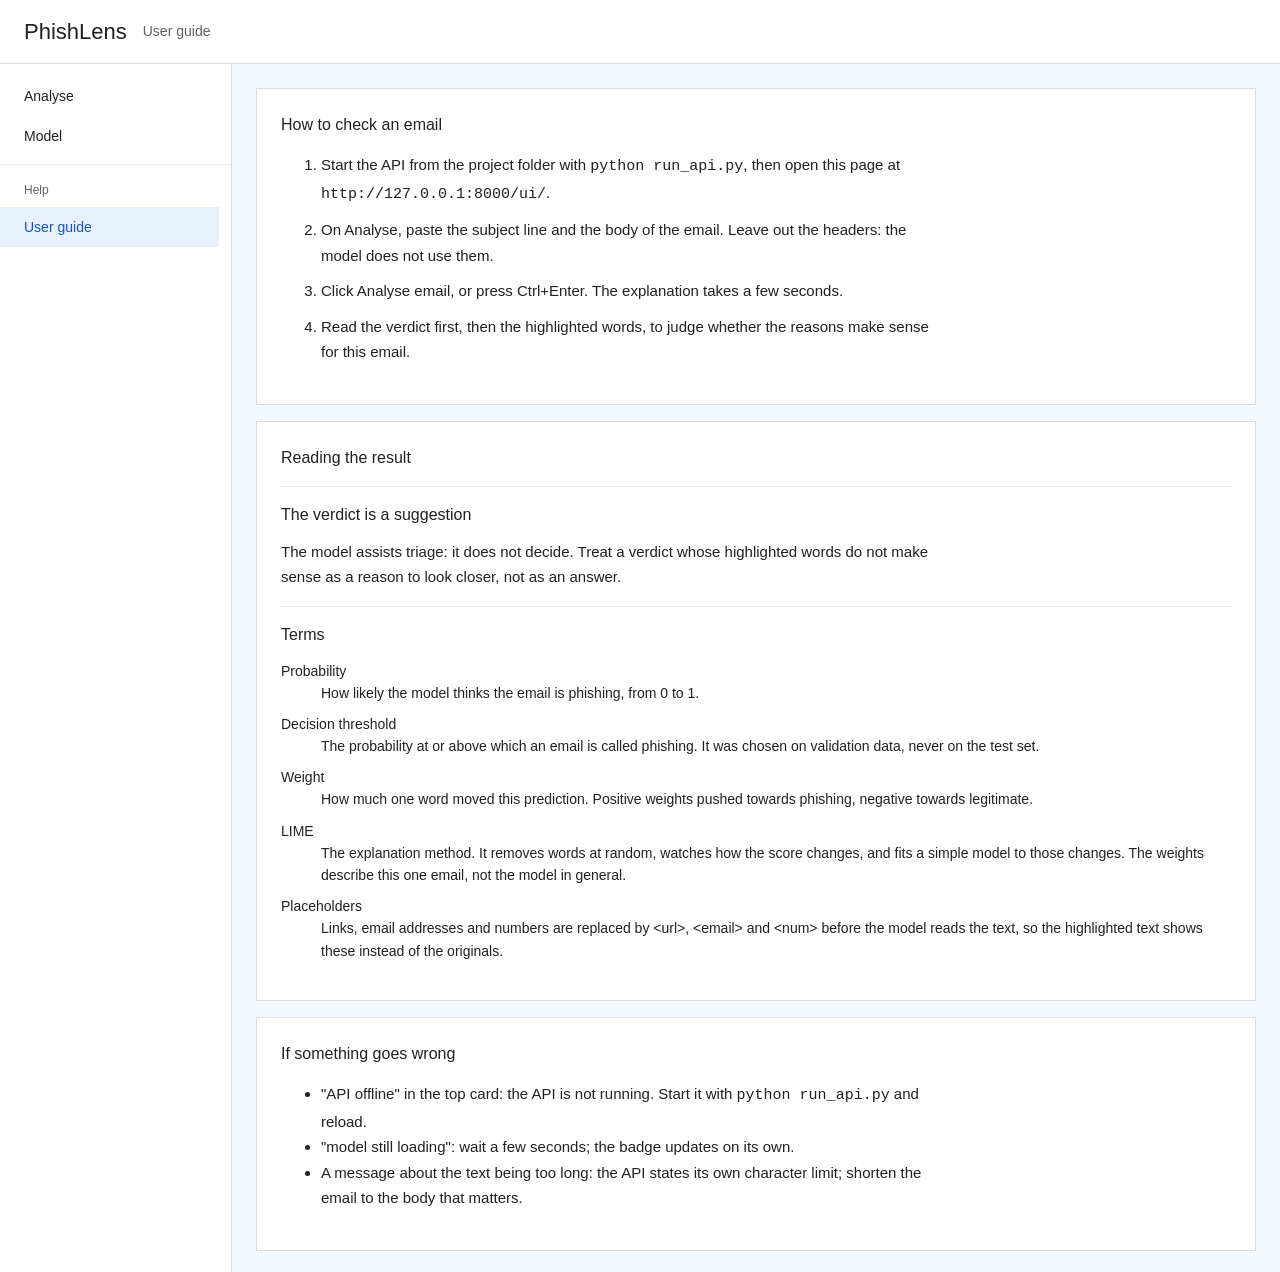
==== src/web/guide.html @ 9fb6e245 "Serve a browser UI from the API" ====
<!-- guide.html - User guide: how to use the Analyse page and what its
     terms mean. Static text only. Author: Colile Sibanda -->
<!doctype html>
<html lang="en">
<head>
  <meta charset="utf-8">
  <meta name="viewport" content="width=device-width, initial-scale=1">
  <title>User guide - PhishLens</title>
  <link rel="icon" href="data:,">
  <link rel="stylesheet" href="static/css/theme.css">
</head>
<body>
  <header class="app-bar">
    <span class="app-name">PhishLens</span>
    <span class="breadcrumb">User guide</span>
  </header>

  <div class="shell">
    <nav class="nav-rail">
      <button class="nav-toggle" type="button" aria-label="Toggle navigation">Menu</button>
      <ul>
        <li><a href="index.html">Analyse</a></li>
        <li><a href="model.html">Model</a></li>
        <li class="nav-divider"><span>Help</span></li>
        <li><a href="guide.html" class="active">User guide</a></li>
      </ul>
    </nav>

    <main class="content">
      <div class="card">
        <p class="card-title">How to check an email</p>
        <ol class="guide-steps">
          <li>Start the API from the project folder with <code>python run_api.py</code>, then open this page at <code>http://127.0.0.1:8000/ui/</code>.</li>
          <li>On Analyse, paste the subject line and the body of the email. Leave out the headers: the model does not use them.</li>
          <li>Click Analyse email, or press Ctrl+Enter. The explanation takes a few seconds.</li>
          <li>Read the verdict first, then the highlighted words, to judge whether the reasons make sense for this email.</li>
        </ol>
      </div>

      <div class="card">
        <p class="card-title">Reading the result</p>
        <div class="guide-page">
          <h3>The verdict is a suggestion</h3>
          <p class="prose">The model assists triage: it does not decide. Treat a verdict whose highlighted words do not make sense as a reason to look closer, not as an answer.</p>
        </div>
        <div class="guide-page">
          <h3>Terms</h3>
          <dl class="glossary">
            <dt>Probability</dt>
            <dd>How likely the model thinks the email is phishing, from 0 to 1.</dd>
            <dt>Decision threshold</dt>
            <dd>The probability at or above which an email is called phishing. It was chosen on validation data, never on the test set.</dd>
            <dt>Weight</dt>
            <dd>How much one word moved this prediction. Positive weights pushed towards phishing, negative towards legitimate.</dd>
            <dt>LIME</dt>
            <dd>The explanation method. It removes words at random, watches how the score changes, and fits a simple model to those changes. The weights describe this one email, not the model in general.</dd>
            <dt>Placeholders</dt>
            <dd>Links, email addresses and numbers are replaced by &lt;url&gt;, &lt;email&gt; and &lt;num&gt; before the model reads the text, so the highlighted text shows these instead of the originals.</dd>
          </dl>
        </div>
      </div>

      <div class="card">
        <p class="card-title">If something goes wrong</p>
        <ul class="plain-list">
          <li>"API offline" in the top card: the API is not running. Start it with <code>python run_api.py</code> and reload.</li>
          <li>"model still loading": wait a few seconds; the badge updates on its own.</li>
          <li>A message about the text being too long: the API states its own character limit; shorten the email to the body that matters.</li>
        </ul>
      </div>
    </main>
  </div>

  <script src="static/js/common.js"></script>
</body>
</html>
---- src/web/static/css/theme.css ----
/* theme.css - plain Material/Google-style surface: light sky blue page
   background, white cards and chrome, one blue accent, flat borders,
   square corners, no shadows, no icons, no decoration.

   Three rules kept throughout:
   text carries the meaning, not colour or glyphs; one accent colour only
   (#1a73e8); and nothing is drawn that does not help a reader decide
   something. Status still uses colour, but every status also states its
   word, so colour is never the only channel. */

:root {
 --blue: #1a73e8;
 --blue-dark: #1557b0;
 --blue-wash: #e8f0fe;
 --bg: #f3f9ff;
 --surface: #ffffff;
 --border: #dadce0;
 --border-light: #e8eaed;
 --text: #202124;
 --text-muted: #5f6368;
 --success: #188038;
 --failed: #c5221f;
 --warn: #b06000;
 --grey-50: #f8f9fa;   /* table hover, row and column headers */
 --grey-100: #f1f3f4;  /* nav hover, chip hover, bar track */
 --radius: 0;
 --app-bar-height: 64px;
 --nav-rail-width: 232px;
 --nav-rail-width-collapsed: 0px;
}

* {
  box-sizing: border-box;
}

body {
  margin: 0;
  font-family: Roboto, "Helvetica Neue", Arial, sans-serif;
  font-size: 14px;
  line-height: 1.5;
  color: var(--text);
  background: var(--bg);
}

/* Top app bar: white, one hairline, product name only. */
.app-bar {
  height: var(--app-bar-height);
  background: var(--surface);
  border-bottom: 1px solid var(--border);
  color: var(--text);
  display: flex;
  align-items: center;
  gap: 16px;
  padding: 0 24px;
}

.app-bar .app-name {
  font-size: 22px;
  font-weight: 400;
  letter-spacing: 0;
}

.app-bar .breadcrumb {
  font-size: 14px;
  color: var(--text-muted);
}

.shell {
  display: flex;
  min-height: calc(100vh - var(--app-bar-height));
}

/* Left nav: text labels, pill highlight on the active item. */
.nav-rail {
  width: var(--nav-rail-width);
  background: var(--surface);
  border-right: 1px solid var(--border);
  padding: 12px 0;
  flex-shrink: 0;
}

.nav-rail.collapsed {
  width: var(--nav-rail-width-collapsed);
  overflow: hidden;
  padding: 0;
  border-right: none;
}

.nav-rail .nav-toggle {
  display: none;
}

.nav-rail ul {
  list-style: none;
  margin: 0;
  padding: 0;
}

.nav-rail li a {
  display: block;
  padding: 0 24px;
  margin-right: 12px;
  height: 40px;
  line-height: 40px;
  color: var(--text);
  text-decoration: none;
  font-size: 14px;
  border-radius: var(--radius);
  white-space: nowrap;
  overflow: hidden;
  text-overflow: ellipsis;
}

.nav-rail li a:hover {
  background: var(--grey-100);
}

.nav-rail li a.active {
  background: var(--blue-wash);
  color: var(--blue-dark);
  font-weight: 500;
}

/* Content: a single column of full-width sections by default. Pages that
   want a tiled row opt in with .card-row. */
.content {
  flex: 1;
  padding: 24px;
  display: flex;
  flex-direction: column;
  gap: 16px;
  align-items: stretch;
  min-width: 0;
  max-width: 1600px;
}

.card {
  background: var(--surface);
  border: 1px solid var(--border);
  border-radius: var(--radius);
  padding: 24px;
  min-width: 0;
}

.card .card-title {
  font-size: 16px;
  font-weight: 500;
  margin: 0 0 8px;
  color: var(--text);
}

.card .card-body {
  font-size: 14px;
  color: var(--text-muted);
  margin: 0;
}

/* .wide was the old grid-span escape hatch; in a flex column every card is
   already full width, so it is a no-op kept so templates need no edit. */
.card.wide {
  width: 100%;
}

.card-row {
  display: grid;
  grid-template-columns: repeat(auto-fill, minmax(260px, 1fr));
  gap: 16px;
}

/* Status: colour plus the word, never colour alone. */
.status-success { color: var(--success); font-weight: 500; }
.status-running { color: var(--blue); font-weight: 500; }
.status-failed { color: var(--failed); font-weight: 500; }
.status-unknown { color: var(--text-muted); font-weight: 500; }

/* Forms */
.field-row {
  display: flex;
  align-items: center;
  gap: 12px;
  margin-bottom: 16px;
  flex-wrap: wrap;
}

.field-row label {
  min-width: 160px;
  font-size: 14px;
  color: var(--text-muted);
}

.field-row input[type="text"],
.field-row input[type="number"],
.field-row input[type="file"],
.field-row select {
  flex: 1;
  min-width: 180px;
  padding: 8px 12px;
  font-size: 14px;
  color: var(--text);
  background: var(--surface);
  border: 1px solid var(--border);
  border-radius: var(--radius);
  font-family: inherit;
}

.field-row input[type="text"]:focus,
.field-row input[type="number"]:focus,
.field-row select:focus {
  outline: none;
  border-color: var(--blue);
}

fieldset {
  border: 1px solid var(--border);
  border-radius: var(--radius);
  margin: 0 0 16px;
  padding: 16px;
}

fieldset legend {
  font-size: 14px;
  font-weight: 500;
  padding: 0 8px;
  color: var(--text);
}

.hint {
  font-size: 13px;
  color: var(--text-muted);
  margin: 0 0 12px;
}

.checkbox-group {
  display: flex;
  flex-wrap: wrap;
  gap: 8px 24px;
}

.checkbox-item {
  display: flex;
  align-items: center;
  gap: 8px;
  font-size: 14px;
}

/* Buttons: text-transform none, no shadow, square corners. */
.btn-primary,
.btn-secondary {
  border: 1px solid transparent;
  border-radius: var(--radius);
  padding: 8px 24px;
  font-size: 14px;
  font-weight: 500;
  font-family: inherit;
  cursor: pointer;
  line-height: 20px;
}

.btn-primary {
  background: var(--blue);
  color: #ffffff;
}

.btn-primary:hover {
  background: var(--blue-dark);
}

.btn-primary:disabled {
  background: var(--grey-100);
  color: #9aa0a6;
  cursor: not-allowed;
}

.btn-secondary {
  background: var(--surface);
  color: var(--blue);
  border-color: var(--border);
  text-decoration: none;
  display: inline-block;
}

.btn-secondary:hover {
  background: var(--blue-wash);
  border-color: var(--blue);
}

.btn-link {
  border: none;
  background: none;
  color: var(--blue);
  cursor: pointer;
  font-size: 13px;
  padding: 0;
  font-family: inherit;
  text-decoration: none;
}

.btn-link:hover {
  text-decoration: underline;
}

/* Banners: tinted background, left rule, no icon. */
.banner {
  padding: 12px 16px;
  border-radius: var(--radius);
  font-size: 14px;
  margin: 12px 0;
}

.banner-error {
  background: #fce8e6;
  color: #c5221f;
  border-left: 4px solid var(--failed);
}

.banner-info {
  background: var(--blue-wash);
  color: var(--blue-dark);
  border-left: 4px solid var(--blue);
}

/* Data tables */
.data-table {
  width: 100%;
  border-collapse: collapse;
  font-size: 14px;
  margin: 8px 0;
}

.data-table th,
.data-table td {
  text-align: left;
  padding: 12px 16px;
  border-bottom: 1px solid var(--border-light);
  white-space: nowrap;
}

.data-table th {
  cursor: pointer;
  color: var(--text-muted);
  font-weight: 500;
  user-select: none;
  border-bottom: 1px solid var(--border);
}

.data-table th:hover {
  color: var(--text);
}

/* Sort direction is spelled out, so no arrow glyph is needed. */
.data-table th[data-sort="asc"]::after {
  content: " (asc)";
  font-weight: 400;
  color: var(--blue);
}

.data-table th[data-sort="desc"]::after {
  content: " (desc)";
  font-weight: 400;
  color: var(--blue);
}

.data-table tbody tr:hover {
  background: var(--grey-50);
}

/* Run detail */
.detail-list {
  display: grid;
  grid-template-columns: 200px 1fr;
  gap: 8px 16px;
  font-size: 14px;
  margin: 8px 0;
}

.detail-list dt {
  color: var(--text-muted);
  font-weight: 400;
}

.detail-list dd {
  margin: 0;
  word-break: break-word;
}

.log-view {
  background: var(--grey-50);
  color: var(--text);
  border: 1px solid var(--border);
  font-family: "Roboto Mono", Consolas, monospace;
  font-size: 13px;
  padding: 16px;
  border-radius: var(--radius);
  max-height: 360px;
  overflow-y: auto;
  white-space: pre-wrap;
  word-break: break-word;
}

/* Bar charts */
.bar-chart {
  margin: 16px 0;
}

.bar-chart-title {
  font-size: 14px;
  font-weight: 500;
  margin: 0 0 12px;
}

.bar-row {
  display: flex;
  align-items: center;
  gap: 12px;
  margin-bottom: 8px;
  font-size: 13px;
}

.bar-label {
  width: 160px;
  flex-shrink: 0;
  color: var(--text-muted);
  overflow: hidden;
  text-overflow: ellipsis;
  white-space: nowrap;
}

.bar-track {
  flex: 1;
  background: var(--grey-100);
  border-radius: var(--radius);
  height: 16px;
  overflow: hidden;
}

.bar-fill {
  display: block;
  height: 100%;
  background: var(--blue);
}

.bar-value {
  width: 80px;
  flex-shrink: 0;
  text-align: right;
  color: var(--text);
}

/* ---- Builder pages: side-by-side settings, drag chips, grid, graph ---- */

.nav-divider {
  padding: 16px 24px 8px;
  font-size: 12px;
  font-weight: 500;
  color: var(--text-muted);
  border-top: 1px solid var(--border-light);
  margin-top: 8px;
}

/* A row of independent controls, each labelled above its input. Used where
   a stacked label/field row would force a short label ("k") to occupy the
   wide label column. */
.shared-settings {
  display: flex;
  align-items: flex-end;
  gap: 16px;
  flex-wrap: wrap;
  margin-top: 16px;
}

.field-group {
  display: flex;
  flex-direction: column;
  gap: 4px;
}

.field-group.grow {
  flex: 1;
  min-width: 240px;
}

.field-group label {
  font-size: 12px;
  color: var(--text-muted);
}

.field-group input,
.field-group select {
  padding: 8px 12px;
  font-size: 14px;
  color: var(--text);
  background: var(--surface);
  border: 1px solid var(--border);
  border-radius: var(--radius);
  font-family: inherit;
  width: 100px;
}

/* A select sizes to its longest option rather than the narrow default
   that suits a numeric input. Declared BEFORE the .grow override, which
   has the same specificity and must win for full-width selects. */
.field-group select {
  width: auto;
  min-width: 140px;
}

.field-group.grow input,
.field-group.grow select {
  width: 100%;
}

.field-group input:focus,
.field-group select:focus {
  outline: none;
  border-color: var(--blue);
}

/* Draggable technique chips */
.palette {
  display: flex;
  flex-direction: column;
  gap: 8px;
}

.palette-row {
  display: flex;
  align-items: center;
  gap: 8px;
  flex-wrap: wrap;
}

.palette-label {
  width: 100px;
  flex-shrink: 0;
  font-size: 13px;
  color: var(--text-muted);
}

.tech-card {
  display: inline-flex;
  align-items: center;
  gap: 6px;
  background: var(--surface);
  border: 1px solid var(--border);
  border-radius: var(--radius);
  padding: 4px 12px;
  font-size: 13px;
  cursor: grab;
  user-select: none;
}

.tech-card:hover {
  background: var(--grey-100);
  border-color: var(--text-muted);
}

/* The baseline is marked by weight and a wash, not by a coloured bar. */
.tech-card.is-baseline {
  background: var(--blue-wash);
  border-color: var(--blue);
  color: var(--blue-dark);
  font-weight: 500;
}

.tech-card.in-cell {
  cursor: default;
  margin: 2px 4px 2px 0;
}

.card-remove {
  border: none;
  background: none;
  color: var(--text-muted);
  cursor: pointer;
  font-size: 13px;
  padding: 0 0 0 2px;
  line-height: 1;
  font-family: inherit;
}

.card-remove:hover {
  color: var(--failed);
}

/* The grid */
.grid-scroll {
  overflow-x: auto;
}

.compose-grid {
  border-collapse: collapse;
  font-size: 14px;
  min-width: 100%;
}

.compose-grid th,
.compose-grid td {
  border: 1px solid var(--border-light);
  padding: 12px;
  vertical-align: top;
}

.compose-grid .col-head {
  background: var(--grey-50);
  min-width: 210px;
  border-bottom: 1px solid var(--border);
}

/* A column that varies more than one component cannot attribute an
   effect. Marked with a wash and a word, not with red alone. */
.compose-grid .col-head.not-ofat {
  background: #fef7e0;
}

.col-name {
  width: 100%;
  border: 1px solid transparent;
  background: none;
  font-weight: 500;
  font-size: 14px;
  font-family: inherit;
  padding: 4px;
  border-radius: var(--radius);
  color: var(--text);
}

.col-name:focus {
  outline: none;
  border-color: var(--blue);
  background: var(--surface);
}

.col-sub {
  font-size: 12px;
  color: var(--text-muted);
  margin-top: 4px;
}

.row-label {
  background: var(--grey-50);
  font-weight: 500;
  font-size: 13px;
  white-space: nowrap;
  width: 140px;
}

.row-note {
  font-size: 12px;
  color: var(--text-muted);
  font-weight: 400;
}

.row-note.warn {
  color: var(--warn);
}

.grid-cell {
  min-width: 210px;
}

.grid-cell.drop-target {
  background: var(--blue-wash);
  outline: 2px dashed var(--blue);
  outline-offset: -2px;
}

.start-label,
.start-cell {
  background: var(--grey-50);
}

.cost {
  font-size: 13px;
  margin-bottom: 12px;
  line-height: 1.5;
  color: var(--text-muted);
}

.cost strong {
  color: var(--text);
  font-weight: 500;
}

.muted {
  color: var(--text-muted);
  font-size: 13px;
}

/* Network graph */
.network-scroll {
  overflow-x: auto;
  padding-bottom: 8px;
}

.network-canvas {
  position: relative;
}

.network-edges {
  position: absolute;
  inset: 0;
  pointer-events: none;
  z-index: 0;
}

.layer-header {
  position: absolute;
  top: 0;
  font-size: 12px;
  font-weight: 500;
  color: var(--text-muted);
}

.net-node {
  position: absolute;
  z-index: 1;
  border: 1px solid var(--border);
  border-radius: var(--radius);
  padding: 8px 12px;
  font-size: 13px;
  display: flex;
  flex-direction: column;
  line-height: 1.4;
  background: var(--surface);
}

.net-node.best {
  border-color: var(--success);
  box-shadow: inset 0 0 0 1px var(--success);
}

.net-name {
  font-weight: 500;
  color: var(--text);
}

.net-stat {
  font-size: 12px;
  color: var(--text-muted);
}

/* ---- Reading pages: dashboard, findings, explorer, guide -------------- */

.card-head {
  display: flex;
  align-items: baseline;
  justify-content: space-between;
  gap: 16px;
  flex-wrap: wrap;
}

/* Live/idle badge. The word carries the state; the dot is decoration. */
.pulse {
  font-size: 13px;
  color: var(--text-muted);
  display: inline-flex;
  align-items: center;
  gap: 8px;
}

.pulse::before {
  content: "";
  width: 8px;
  height: 8px;
  background: var(--text-muted);
}

.pulse.live {
  color: var(--success);
}

.pulse.live::before {
  background: var(--success);
}

/* Headline numbers */
.stat-strip {
  display: grid;
  grid-template-columns: repeat(auto-fit, minmax(150px, 1fr));
  gap: 1px;
  background: var(--border-light);
  border: 1px solid var(--border-light);
  margin: 16px 0;
}

.stat-tile {
  background: var(--surface);
  padding: 16px;
}

.stat-value {
  font-size: 26px;
  font-weight: 400;
  color: var(--text);
  line-height: 1.2;
}

.stat-label {
  font-size: 13px;
  color: var(--text-muted);
  margin-top: 4px;
}

/* Expandable depth. Closed by default so a newcomer is not buried. */
.explainer {
  border: 1px solid var(--border-light);
  margin: 12px 0;
  background: var(--grey-50);
}

.explainer > summary {
  cursor: pointer;
  padding: 10px 16px;
  font-size: 14px;
  color: var(--blue);
  user-select: none;
  list-style-position: inside;
}

.explainer > summary:hover {
  background: var(--grey-100);
}

.explainer[open] > summary {
  border-bottom: 1px solid var(--border-light);
  font-weight: 500;
}

.explainer-body {
  padding: 4px 16px 12px;
}

.explainer-body p {
  font-size: 14px;
  line-height: 1.65;
  color: var(--text);
  margin: 10px 0;
  max-width: 78ch;
}

/* Prose: long-form reading needs a measure, not the full card width. */
.prose {
  font-size: 15px;
  line-height: 1.7;
  max-width: 78ch;
  margin: 12px 0;
}

.plain-list,
.guide-steps {
  max-width: 78ch;
  line-height: 1.7;
  font-size: 15px;
}

.guide-steps li {
  margin-bottom: 10px;
}

.guide-page {
  border-top: 1px solid var(--border-light);
  padding-top: 16px;
  margin-top: 16px;
}

.guide-page h3 {
  font-size: 16px;
  font-weight: 500;
  margin: 0 0 4px;
}

.glossary dt {
  font-weight: 500;
  color: var(--text);
}

.glossary dd {
  margin-bottom: 10px;
  line-height: 1.6;
}

/* Verdict lines: the one-sentence answer, stated before any table. */
.verdict {
  font-size: 17px;
  line-height: 1.55;
  margin: 12px 0;
  padding: 12px 16px;
  border-left: 4px solid var(--text-muted);
  background: var(--grey-50);
  max-width: 78ch;
}

.verdict.positive {
  border-left-color: var(--success);
}

.verdict.null {
  border-left-color: var(--text-muted);
}

.verdict.unclear {
  border-left-color: var(--warn);
}

/* Sweep list */
.sweep-row {
  border-top: 1px solid var(--border-light);
  padding: 16px 0;
}

.sweep-head {
  display: flex;
  align-items: center;
  gap: 12px;
  flex-wrap: wrap;
}

.sweep-name {
  font-size: 16px;
  font-weight: 500;
}

.sweep-facts {
  font-size: 13px;
  color: var(--text-muted);
  margin: 6px 0 10px;
}

.sweep-actions {
  display: flex;
  align-items: center;
  gap: 16px;
}

/* Charts */
.chart-figure {
  margin: 0;
}

.chart {
  width: 100%;
  height: auto;
  display: block;
}

.chart .tick {
  font-size: 11px;
  fill: var(--text-muted);
  font-family: Roboto, Arial, sans-serif;
}

.chart .axis-title {
  font-size: 12px;
  fill: var(--text-muted);
  font-family: Roboto, Arial, sans-serif;
}

.chart-key {
  display: flex;
  flex-wrap: wrap;
  gap: 8px 20px;
  margin: 8px 0 4px;
  font-size: 13px;
  color: var(--text-muted);
}

.key-item {
  display: inline-flex;
  align-items: center;
  gap: 6px;
}

.key-swatch {
  width: 12px;
  height: 12px;
  display: inline-block;
}

.chart-figure figcaption {
  font-size: 13px;
  color: var(--text-muted);
  line-height: 1.6;
  max-width: 78ch;
  margin-top: 6px;
}

/* Win/loss bar: the count, not just the median */
.winloss {
  min-width: 170px;
}

.winloss-bar {
  display: flex;
  height: 10px;
  background: var(--grey-100);
  overflow: hidden;
}

.winloss-seg {
  display: block;
  height: 100%;
}

.winloss-caption {
  font-size: 12px;
  color: var(--text-muted);
  display: block;
  margin-top: 4px;
  white-space: normal;
}

/* ---- PhishLens additions: email input, probability meter, token
   highlights. Built from the existing tokens only. ---- */

.email-input {
  display: block;
  width: 100%;
  min-height: 220px;
  margin: 12px 0 4px;
  padding: 12px;
  font: 14px/1.5 Consolas, "Courier New", monospace;
  color: var(--text);
  background: var(--surface);
  border: 1px solid var(--border);
  border-radius: var(--radius);
  resize: vertical;
}

.email-input:focus {
  outline: none;
  border-color: var(--blue);
}

.action-row {
  display: flex;
  align-items: center;
  gap: 8px;
  flex-wrap: wrap;
  margin-top: 12px;
}

.action-row .hint {
  margin-left: auto;
}

.verdict.phishing {
  border-left-color: var(--failed);
}

/* Probability meter: the fill is P(phishing); the reader is the
   decision threshold. Both are printed as numbers beside it. */
.meter {
  position: relative;
  height: 16px;
  background: var(--grey-100);
  margin: 8px 0 4px;
  max-width: 78ch;
}

.meter-fill {
  display: block;
  height: 100%;
  background: var(--blue);
}

.meter-mark {
  position: absolute;
  top: -4px;
  bottom: -4px;
  width: 2px;
  background: var(--text);
}

/* Highlighted explanation. Red pushes towards phishing, blue towards
   legitimate (red/blue, not red/green, for colour-blind readers). The
   direction is also carried by the underline style and the hover text. */
.token-view {
  font: 14px/1.9 Consolas, "Courier New", monospace;
  white-space: pre-wrap;
  word-break: break-word;
  border: 1px solid var(--border-light);
  padding: 12px;
  max-height: 420px;
  overflow-y: auto;
}

.tok-p { border-bottom: 2px solid var(--failed); }
.tok-l { border-bottom: 2px dotted var(--blue); }
.tok-p.s1 { background: color-mix(in srgb, var(--failed) 10%, white); }
.tok-p.s2 { background: color-mix(in srgb, var(--failed) 20%, white); }
.tok-p.s3 { background: color-mix(in srgb, var(--failed) 30%, white); }
.tok-p.s4 { background: color-mix(in srgb, var(--failed) 40%, white); }
.tok-p.s5 { background: color-mix(in srgb, var(--failed) 50%, white); }
.tok-l.s1 { background: color-mix(in srgb, var(--blue) 10%, white); }
.tok-l.s2 { background: color-mix(in srgb, var(--blue) 20%, white); }
.tok-l.s3 { background: color-mix(in srgb, var(--blue) 30%, white); }
.tok-l.s4 { background: color-mix(in srgb, var(--blue) 40%, white); }
.tok-l.s5 { background: color-mix(in srgb, var(--blue) 50%, white); }

.token-key {
  display: flex;
  gap: 16px;
  flex-wrap: wrap;
  font-size: 13px;
  color: var(--text-muted);
  margin: 8px 0;
}

/* Narrow screens: the nav rail becomes a strip above the content so the
   cards keep the full width. */
@media (max-width: 720px) {
  .shell {
    flex-direction: column;
  }
  .nav-rail {
    width: auto;
    border-right: none;
    border-bottom: 1px solid var(--border);
    padding: 4px 0;
  }
  .nav-rail ul {
    display: flex;
    flex-wrap: wrap;
  }
  .nav-rail .nav-divider {
    display: none;
  }
  .content {
    padding: 12px;
  }
  .card {
    padding: 16px;
  }
}
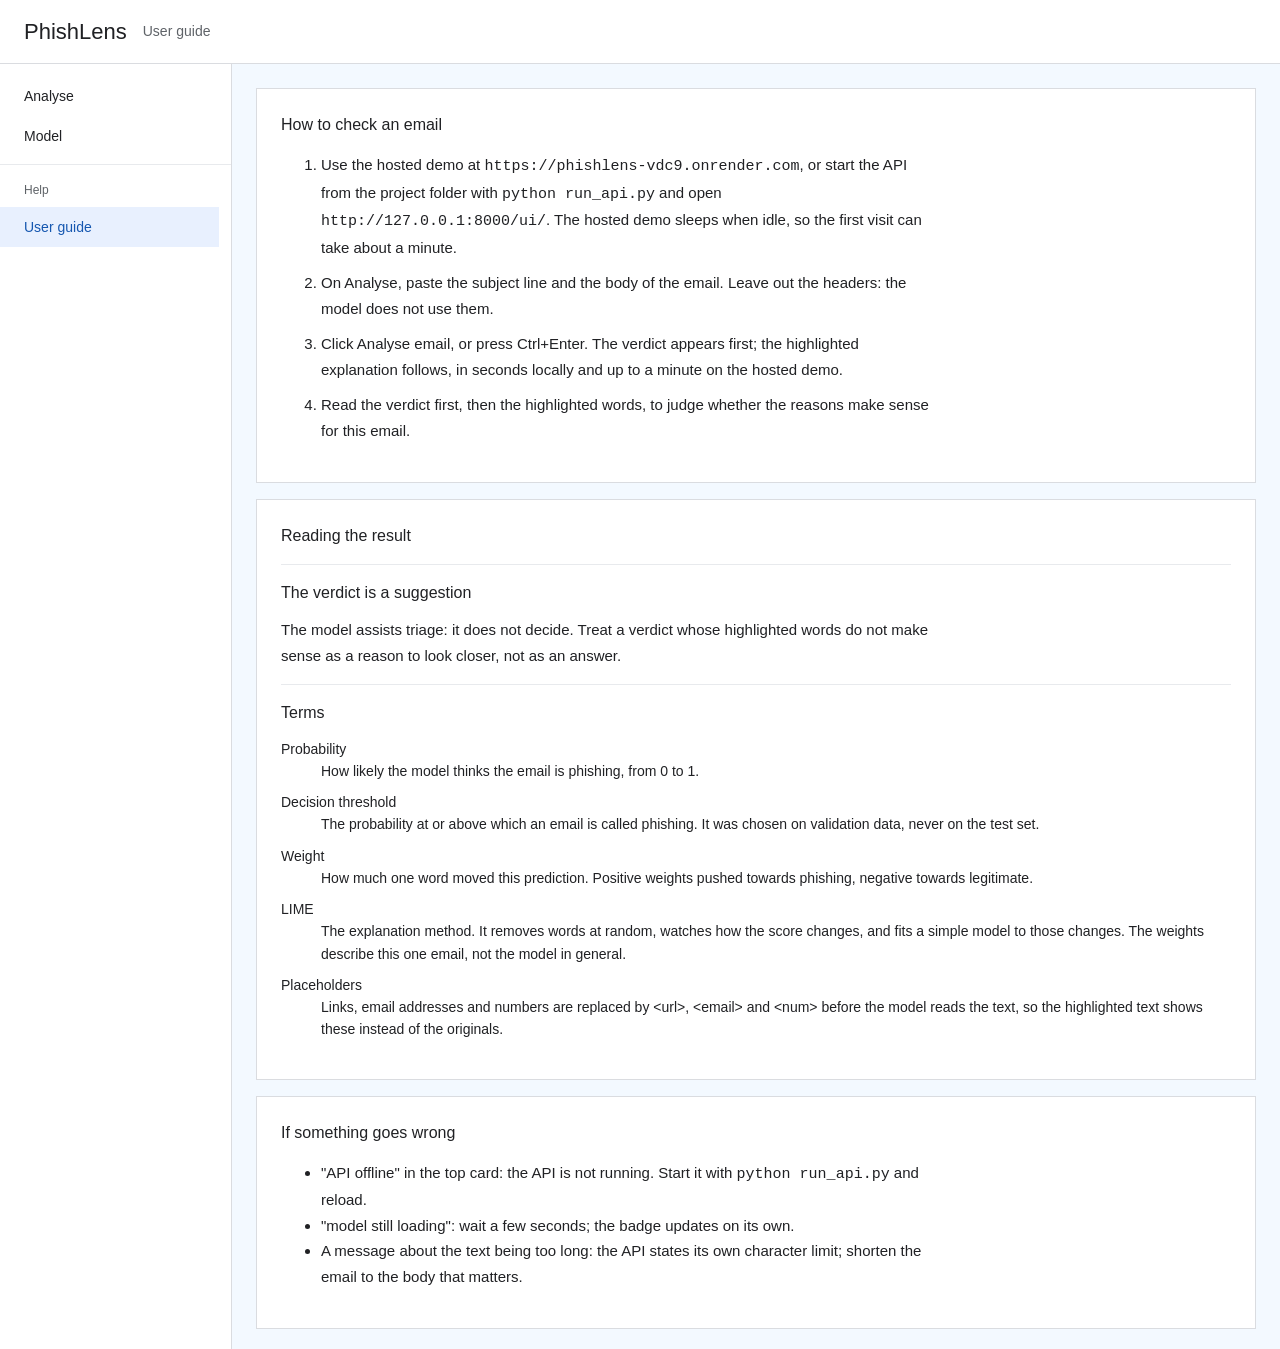
==== commit f04ed59f: "Publish live demo URL and show verdict first" ====
--- a/src/web/guide.html
+++ b/src/web/guide.html
@@ -30,9 +30,9 @@
       <div class="card">
         <p class="card-title">How to check an email</p>
         <ol class="guide-steps">
-          <li>Start the API from the project folder with <code>python run_api.py</code>, then open this page at <code>http://127.0.0.1:8000/ui/</code>.</li>
+          <li>Use the hosted demo at <code>https://phishlens-vdc9.onrender.com</code>, or start the API from the project folder with <code>python run_api.py</code> and open <code>http://127.0.0.1:8000/ui/</code>. The hosted demo sleeps when idle, so the first visit can take about a minute.</li>
           <li>On Analyse, paste the subject line and the body of the email. Leave out the headers: the model does not use them.</li>
-          <li>Click Analyse email, or press Ctrl+Enter. The explanation takes a few seconds.</li>
+          <li>Click Analyse email, or press Ctrl+Enter. The verdict appears first; the highlighted explanation follows, in seconds locally and up to a minute on the hosted demo.</li>
           <li>Read the verdict first, then the highlighted words, to judge whether the reasons make sense for this email.</li>
         </ol>
       </div>
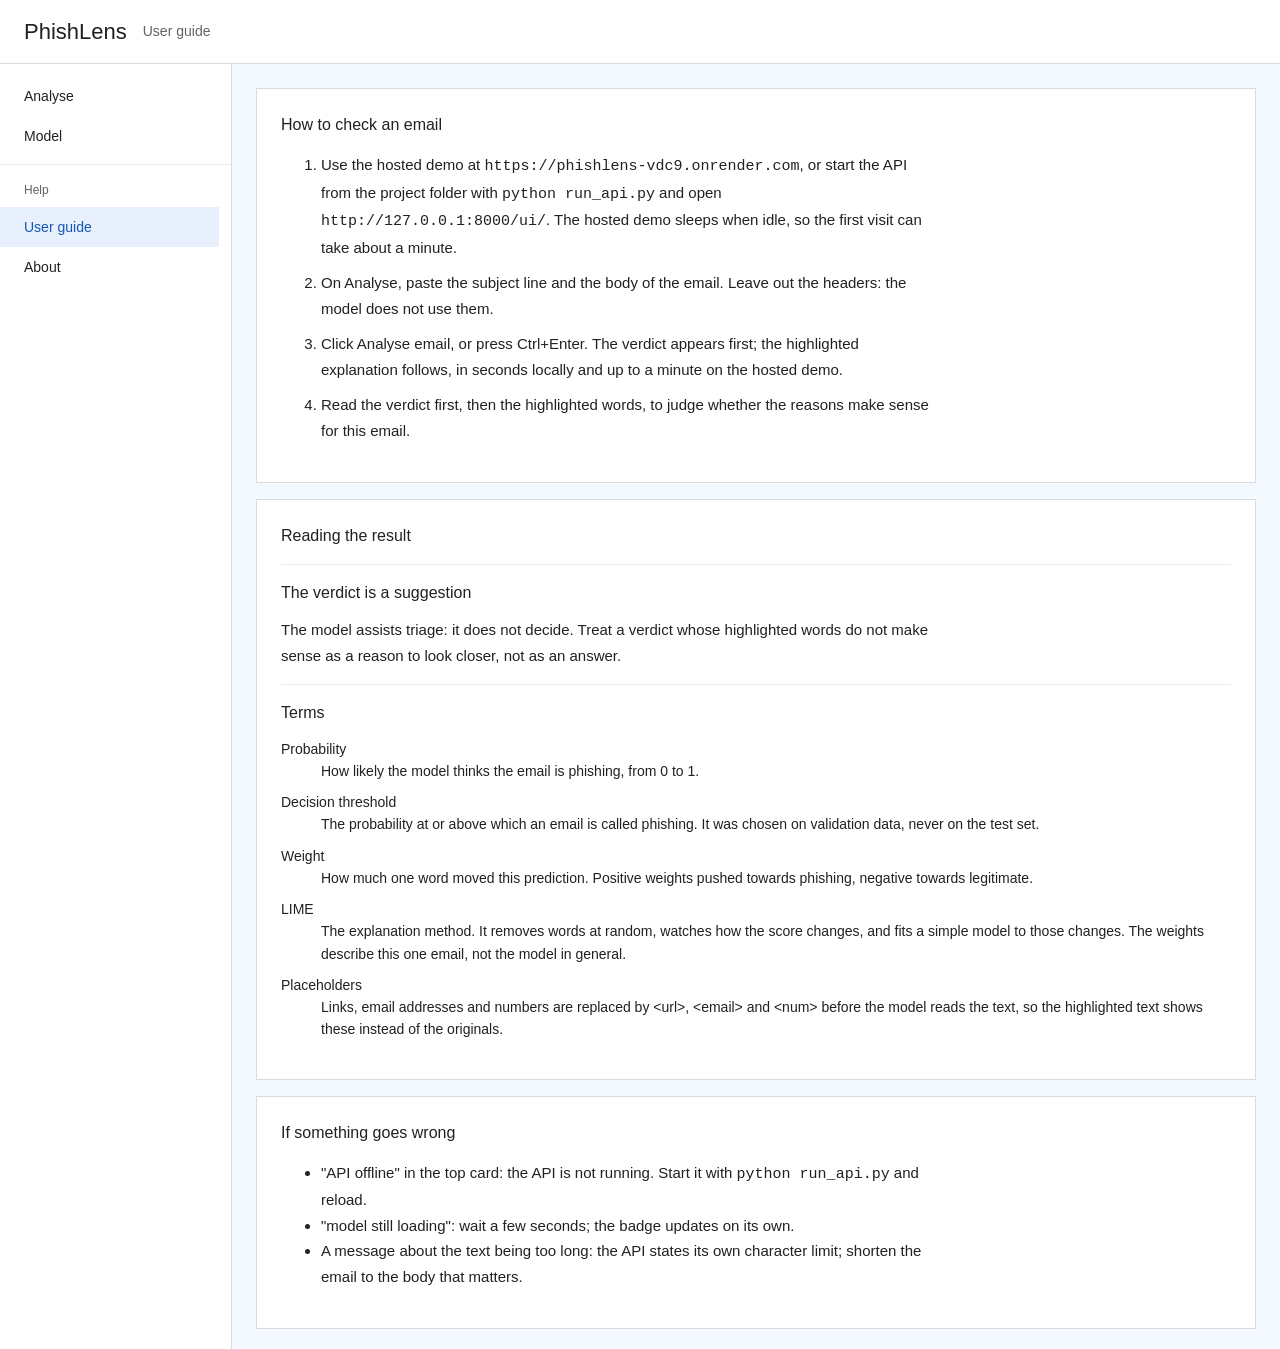
==== commit 861fd3c6: "About page explaining how the system works; plain tables" ====
--- a/src/web/guide.html
+++ b/src/web/guide.html
@@ -23,6 +23,7 @@
         <li><a href="model.html">Model</a></li>
         <li class="nav-divider"><span>Help</span></li>
         <li><a href="guide.html" class="active">User guide</a></li>
+        <li><a href="about.html">About</a></li>
       </ul>
     </nav>
 
--- a/src/web/static/css/theme.css
+++ b/src/web/static/css/theme.css
@@ -1047,7 +1047,7 @@
   border-left-color: var(--failed);
 }
 
-/* Probability meter: the fill is P(phishing); the reader is the
+/* Probability meter: the fill is P(phishing); the black line is the
    decision threshold. Both are printed as numbers beside it. */
 .meter {
   position: relative;
@@ -1132,3 +1132,29 @@
     padding: 16px;
   }
 }
+
+/* Tables in black and white: black text and hairlines, white background,
+   no tinted header or hover wash. */
+.data-table th,
+.data-table td {
+  color: #000;
+  background: #fff;
+  border: 1px solid #000;
+}
+
+.data-table th {
+  font-weight: 500;
+}
+
+.data-table th:hover {
+  color: #000;
+}
+
+.data-table th[data-sort="asc"]::after,
+.data-table th[data-sort="desc"]::after {
+  color: #000;
+}
+
+.data-table tbody tr:hover {
+  background: #fff;
+}
